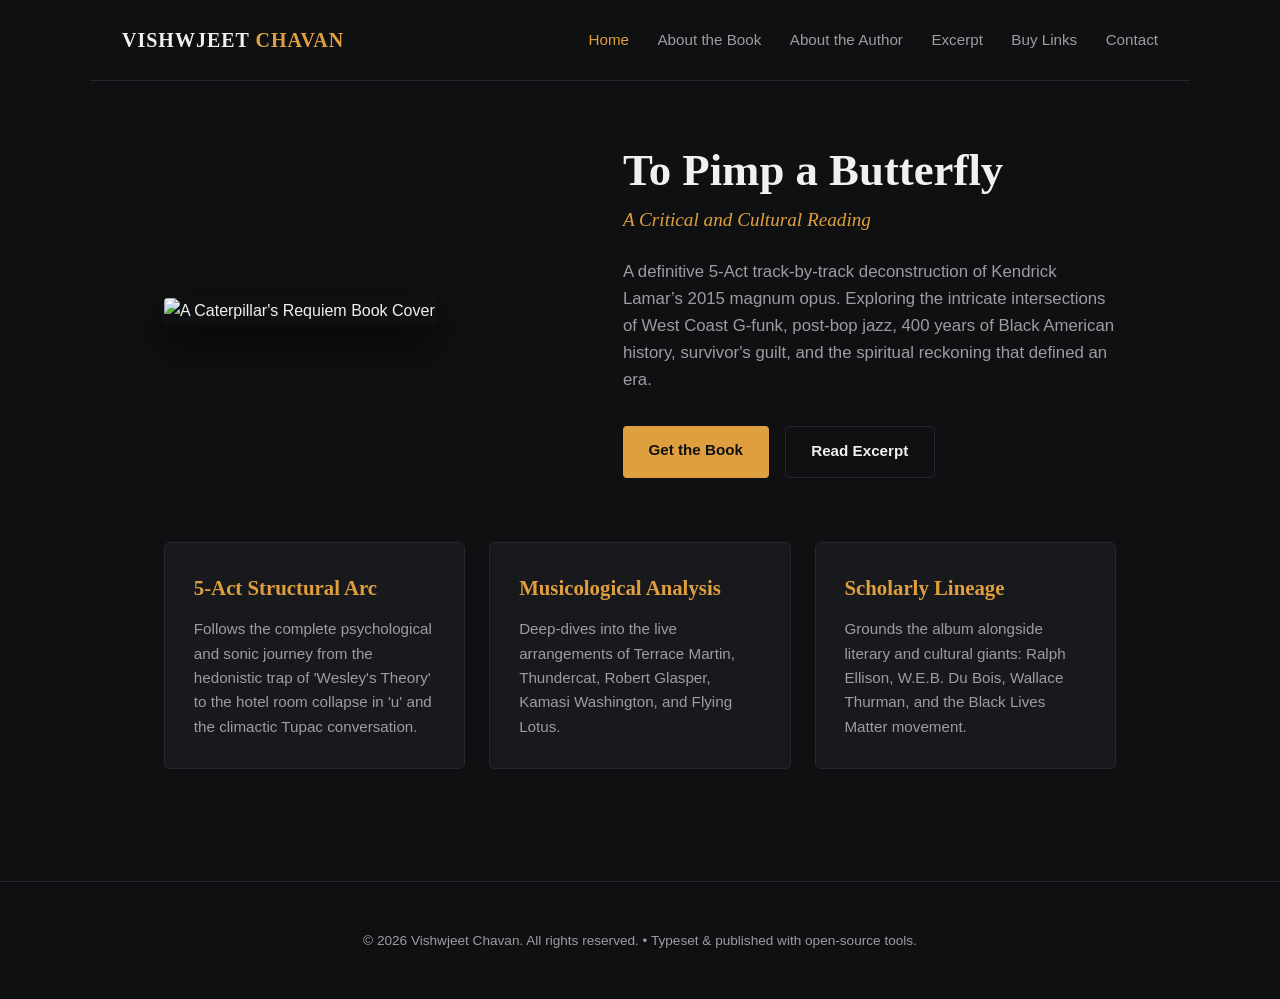
==== index.html @ edb5487e "Add files via upload" ====
<!DOCTYPE html>
<html lang="en">
<head>
  <meta charset="UTF-8">
  <meta name="viewport" content="width=device-width, initial-scale=1.0">
  <title>To Pimp a Butterfly: A Critical and Cultural Reading | Vishwjeet Chavan</title>
  <meta name="description" content="A Critical and Cultural Reading of Kendrick Lamar's To Pimp a Butterfly by Vishwjeet Chavan.">
  <meta property="og:title" content="To Pimp a Butterfly: A Critical and Cultural Reading">
  <meta property="og:description" content="A Critical and Cultural Reading of Kendrick Lamar's To Pimp a Butterfly.">
  <meta property="og:image" content="images/og-image.png">
  <meta property="og:type" content="book">
  <link rel="stylesheet" href="style.css">
</head>
<body>

  <nav>
    <a href="index.html" class="logo">VISHWJEET <span>CHAVAN</span></a>
    <div class="nav-links">
      <a href="index.html" class="active">Home</a>
      <a href="about-book.html" class="">About the Book</a>
      <a href="about-author.html" class="">About the Author</a>
      <a href="excerpt.html" class="">Excerpt</a>
      <a href="buy.html" class="">Buy Links</a>
      <a href="contact.html" class="">Contact</a>
    </div>
  </nav>

  <main class="container">
    <div class="hero">
      <div class="book-mockup">
        <img src="images/book-cover.png" alt="A Caterpillar's Requiem Book Cover">
      </div>
      <div class="hero-content">
        <h1>To Pimp a Butterfly</h1>
        <div class="subtitle">A Critical and Cultural Reading</div>
        <p>A definitive 5-Act track-by-track deconstruction of Kendrick Lamar’s 2015 magnum opus. Exploring the intricate intersections of West Coast G-funk, post-bop jazz, 400 years of Black American history, survivor's guilt, and the spiritual reckoning that defined an era.</p>
        <div class="btn-group">
          <a href="buy.html" class="btn btn-primary">Get the Book</a>
          <a href="excerpt.html" class="btn btn-secondary">Read Excerpt</a>
        </div>
      </div>
    </div>

    <section class="feature-grid">
      <div class="card">
        <h3>5-Act Structural Arc</h3>
        <p>Follows the complete psychological and sonic journey from the hedonistic trap of 'Wesley's Theory' to the hotel room collapse in 'u' and the climactic Tupac conversation.</p>
      </div>
      <div class="card">
        <h3>Musicological Analysis</h3>
        <p>Deep-dives into the live arrangements of Terrace Martin, Thundercat, Robert Glasper, Kamasi Washington, and Flying Lotus.</p>
      </div>
      <div class="card">
        <h3>Scholarly Lineage</h3>
        <p>Grounds the album alongside literary and cultural giants: Ralph Ellison, W.E.B. Du Bois, Wallace Thurman, and the Black Lives Matter movement.</p>
      </div>
    </section>
  </main>

  <footer>
    <p>© 2026 Vishwjeet Chavan. All rights reserved. • Typeset & published with open-source tools.</p>
  </footer>
</body>
</html>
---- style.css ----
:root {
  --bg-dark: #0f1012;
  --bg-card: #18191c;
  --text-main: #f0f0f2;
  --text-muted: #9c9da1;
  --accent: #e09f3e;
  --accent-hover: #f4a261;
  --border: #27282d;
  --font-serif: 'Georgia', serif;
  --font-sans: -apple-system, BlinkMacSystemFont, "Segoe UI", Roboto, Helvetica, Arial, sans-serif;
}

* { box-sizing: border-box; margin: 0; padding: 0; }
body {
  background-color: var(--bg-dark);
  color: var(--text-main);
  font-family: var(--font-sans);
  line-height: 1.6;
  -webkit-font-smoothing: antialiased;
}

nav {
  display: flex;
  justify-content: space-between;
  align-items: center;
  padding: 1.5rem 2rem;
  max-width: 1100px;
  margin: 0 auto;
  border-bottom: 1px solid var(--border);
}

.logo {
  font-family: var(--font-serif);
  font-size: 1.25rem;
  font-weight: bold;
  letter-spacing: 0.05em;
  color: var(--text-main);
  text-decoration: none;
}
.logo span { color: var(--accent); }

.nav-links a {
  color: var(--text-muted);
  text-decoration: none;
  margin-left: 1.5rem;
  font-size: 0.95rem;
  transition: color 0.2s;
}
.nav-links a:hover, .nav-links a.active {
  color: var(--accent);
}

.container {
  max-width: 1000px;
  margin: 0 auto;
  padding: 3rem 1.5rem;
}

.hero {
  display: grid;
  grid-template-columns: 1fr 1.2fr;
  gap: 3rem;
  align-items: center;
  margin-top: 1rem;
}

.book-mockup img {
  width: 100%;
  max-width: 380px;
  border-radius: 4px;
  box-shadow: 0 20px 40px rgba(0,0,0,0.7), 0 0 1px rgba(255,255,255,0.2);
}

.hero-content h1 {
  font-family: var(--font-serif);
  font-size: 2.8rem;
  line-height: 1.15;
  margin-bottom: 0.5rem;
}
.hero-content .subtitle {
  font-size: 1.2rem;
  color: var(--accent);
  margin-bottom: 1.5rem;
  font-family: var(--font-serif);
  font-style: italic;
}
.hero-content p {
  color: var(--text-muted);
  font-size: 1.05rem;
  margin-bottom: 2rem;
}

.btn-group {
  display: flex;
  gap: 1rem;
}

.btn {
  display: inline-block;
  padding: 0.8rem 1.6rem;
  border-radius: 4px;
  text-decoration: none;
  font-weight: 600;
  font-size: 0.95rem;
  transition: all 0.2s ease;
}
.btn-primary {
  background-color: var(--accent);
  color: #111;
}
.btn-primary:hover {
  background-color: var(--accent-hover);
}
.btn-secondary {
  border: 1px solid var(--border);
  color: var(--text-main);
}
.btn-secondary:hover {
  background-color: var(--bg-card);
}

.feature-grid {
  display: grid;
  grid-template-columns: repeat(auto-fit, minmax(280px, 1fr));
  gap: 1.5rem;
  margin-top: 4rem;
}

.card {
  background-color: var(--bg-card);
  border: 1px solid var(--border);
  border-radius: 6px;
  padding: 1.8rem;
}
.card h3 {
  font-family: var(--font-serif);
  font-size: 1.3rem;
  margin-bottom: 0.8rem;
  color: var(--accent);
}
.card p {
  color: var(--text-muted);
  font-size: 0.95rem;
}

footer {
  text-align: center;
  padding: 3rem 1.5rem;
  border-top: 1px solid var(--border);
  color: var(--text-muted);
  font-size: 0.85rem;
  margin-top: 4rem;
}

@media (max-width: 768px) {
  .hero { grid-template-columns: 1fr; text-align: center; }
  .book-mockup img { margin: 0 auto; }
  .btn-group { justify-content: center; }
}
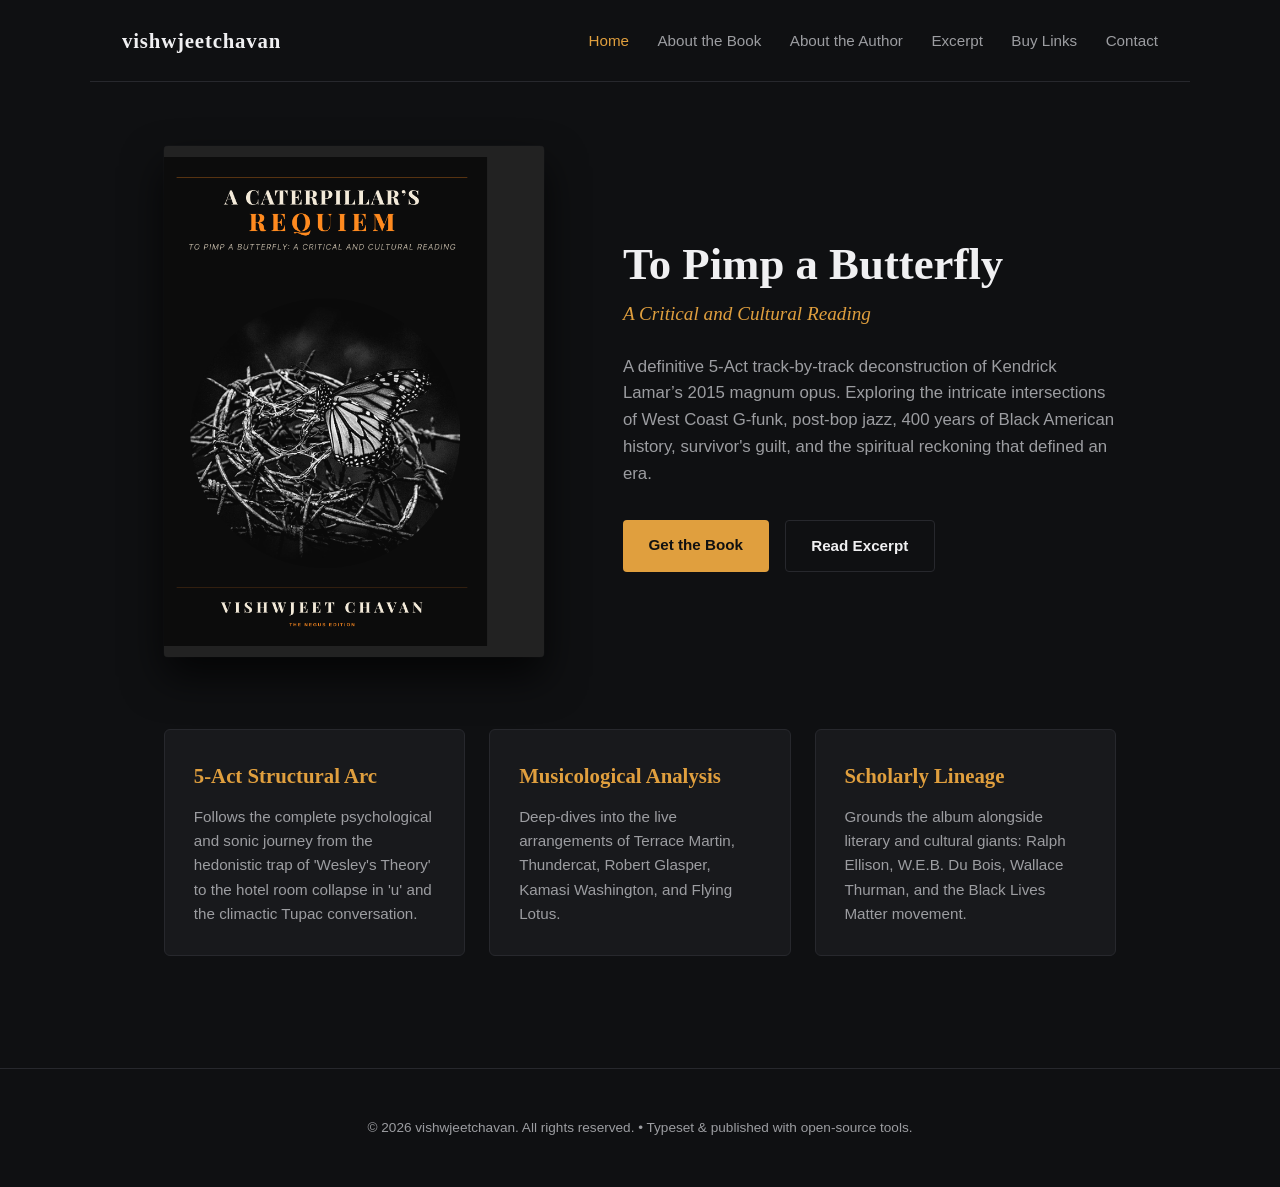
==== commit a870717f: "Update site to vishwjeetchavan, clean root structure, update contact email to vishwjeetchavan3@gmail" ====
--- a/index.html
+++ b/index.html
@@ -3,18 +3,19 @@
 <head>
   <meta charset="UTF-8">
   <meta name="viewport" content="width=device-width, initial-scale=1.0">
-  <title>To Pimp a Butterfly: A Critical and Cultural Reading | Vishwjeet Chavan</title>
+  <title>To Pimp a Butterfly: A Critical and Cultural Reading | vishwjeetchavan</title>
   <meta name="description" content="A Critical and Cultural Reading of Kendrick Lamar's To Pimp a Butterfly by Vishwjeet Chavan.">
   <meta property="og:title" content="To Pimp a Butterfly: A Critical and Cultural Reading">
   <meta property="og:description" content="A Critical and Cultural Reading of Kendrick Lamar's To Pimp a Butterfly.">
   <meta property="og:image" content="images/og-image.png">
   <meta property="og:type" content="book">
+  <link rel="icon" type="image/x-icon" href="favicon.ico">
   <link rel="stylesheet" href="style.css">
 </head>
 <body>
 
   <nav>
-    <a href="index.html" class="logo">VISHWJEET <span>CHAVAN</span></a>
+    <a href="index.html" class="logo">vishwjeetchavan</a>
     <div class="nav-links">
       <a href="index.html" class="active">Home</a>
       <a href="about-book.html" class="">About the Book</a>
@@ -58,7 +59,7 @@
   </main>
 
   <footer>
-    <p>© 2026 Vishwjeet Chavan. All rights reserved. • Typeset & published with open-source tools.</p>
+    <p>© 2026 vishwjeetchavan. All rights reserved. • Typeset & published with open-source tools.</p>
   </footer>
 </body>
 </html>
--- a/style.css
+++ b/style.css
@@ -32,11 +32,12 @@
 
 .logo {
   font-family: var(--font-serif);
-  font-size: 1.25rem;
+  font-size: 1.3rem;
   font-weight: bold;
-  letter-spacing: 0.05em;
+  letter-spacing: 0.04em;
   color: var(--text-main);
   text-decoration: none;
+  text-transform: lowercase;
 }
 .logo span { color: var(--accent); }
 
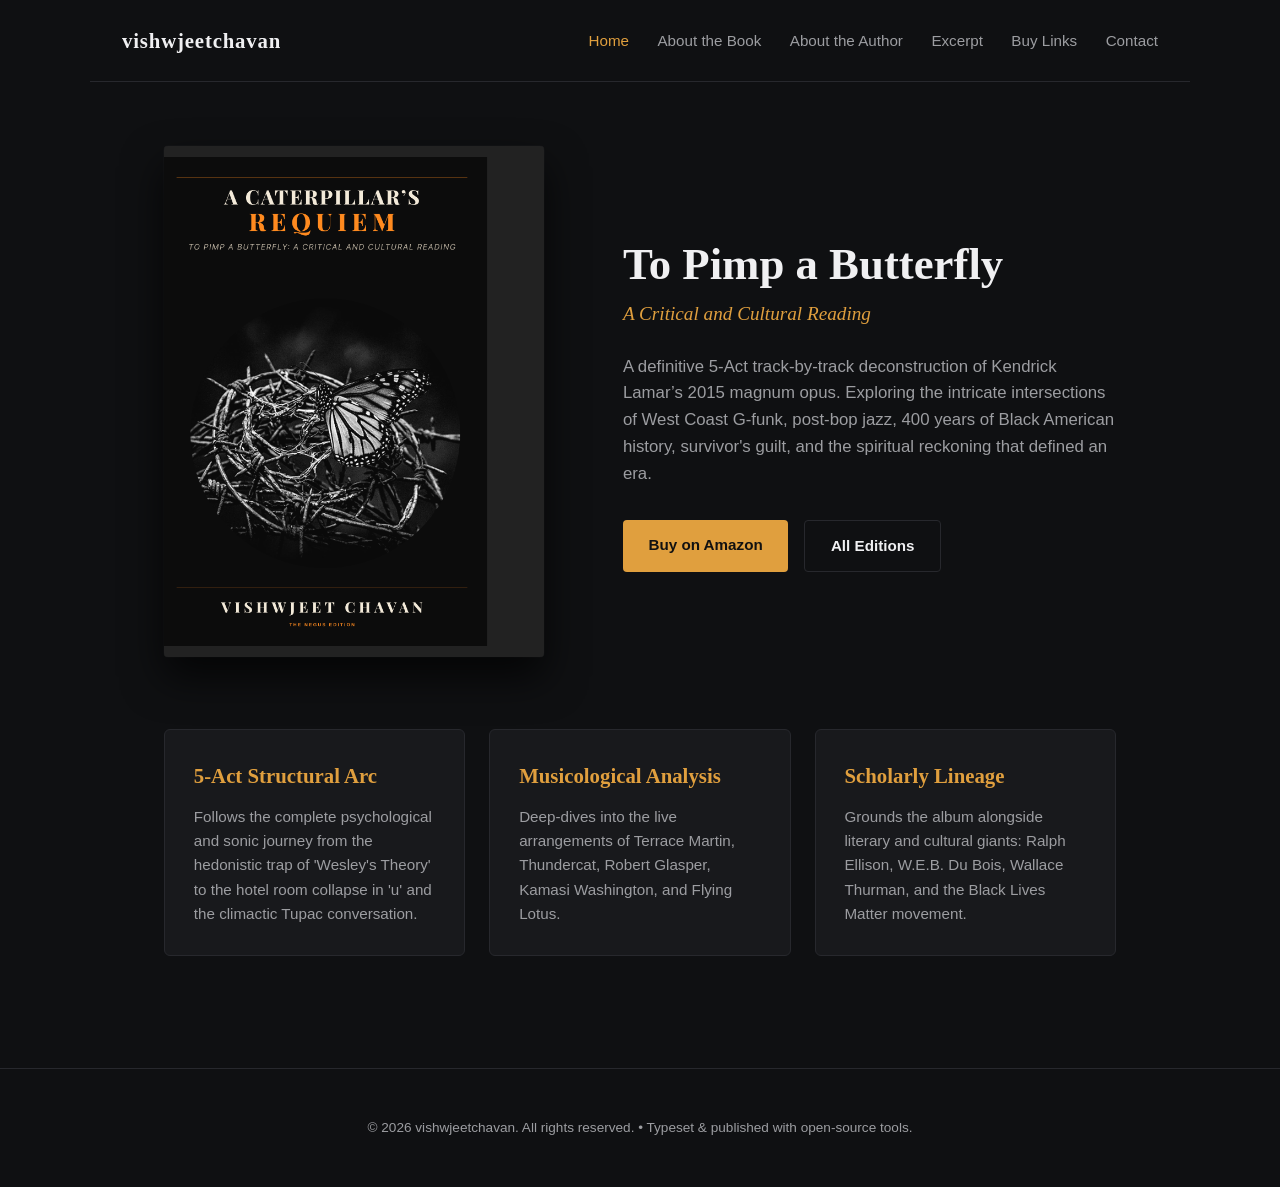
==== commit 93807c0f: "Add official Amazon Kindle link https://www.amazon.com/dp/B0HPCM43QC" ====
--- a/index.html
+++ b/index.html
@@ -36,8 +36,8 @@
         <div class="subtitle">A Critical and Cultural Reading</div>
         <p>A definitive 5-Act track-by-track deconstruction of Kendrick Lamar’s 2015 magnum opus. Exploring the intricate intersections of West Coast G-funk, post-bop jazz, 400 years of Black American history, survivor's guilt, and the spiritual reckoning that defined an era.</p>
         <div class="btn-group">
-          <a href="buy.html" class="btn btn-primary">Get the Book</a>
-          <a href="excerpt.html" class="btn btn-secondary">Read Excerpt</a>
+          <a href="https://www.amazon.com/dp/B0HPCM43QC" target="_blank" rel="noopener noreferrer" class="btn btn-primary">Buy on Amazon</a>
+          <a href="buy.html" class="btn btn-secondary">All Editions</a>
         </div>
       </div>
     </div>
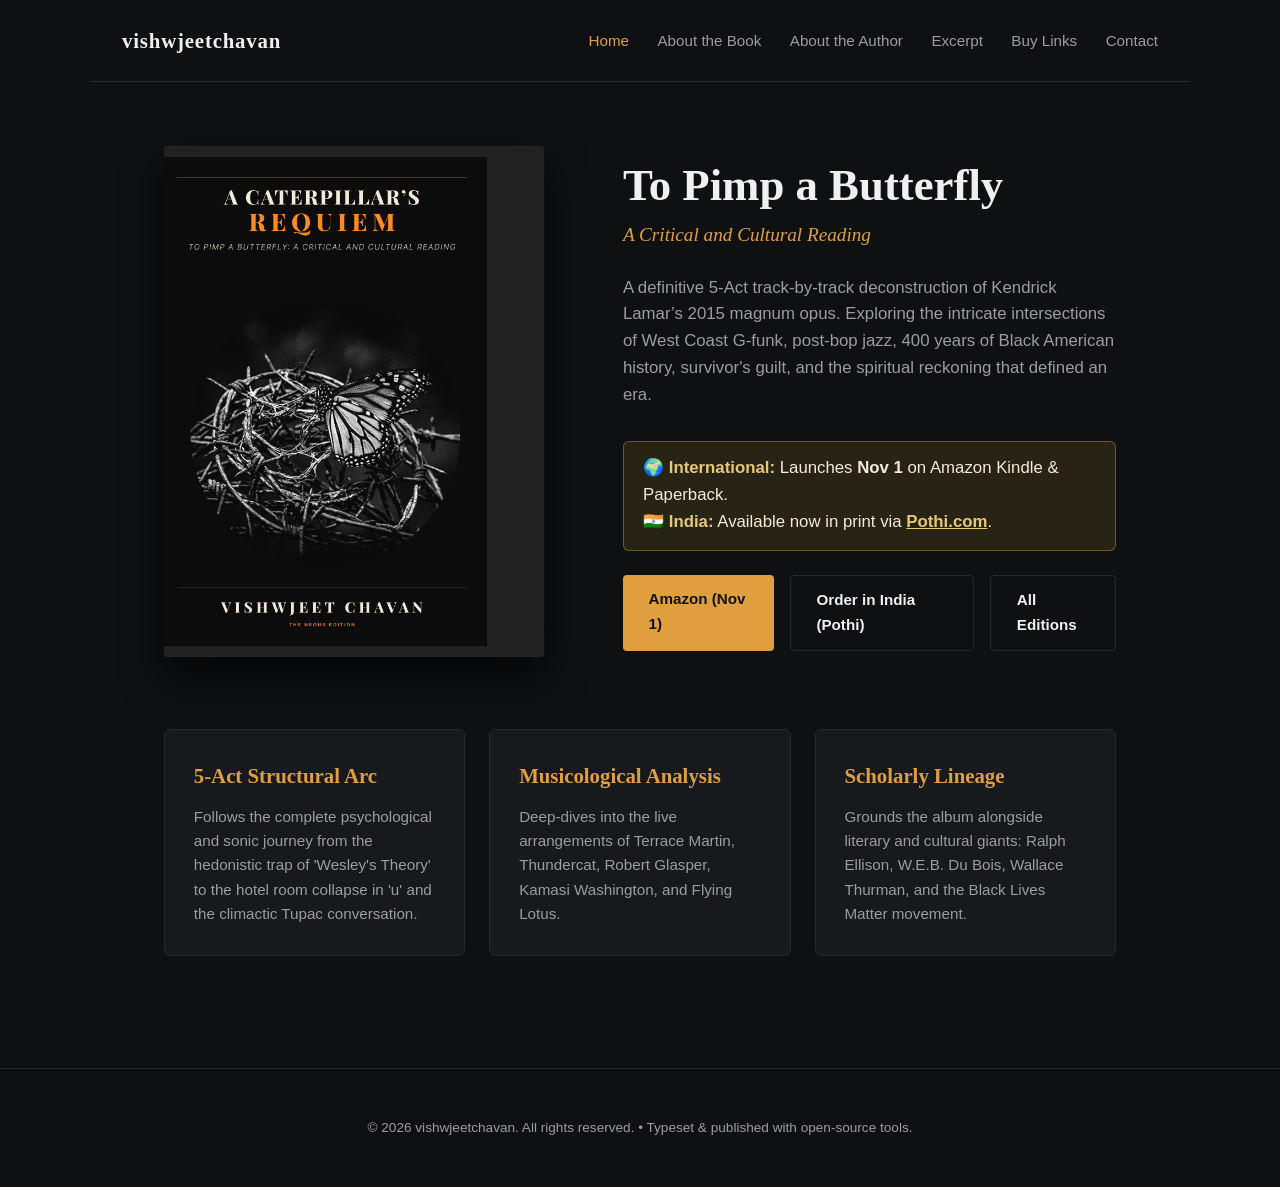
==== commit 7ec89945: "Update launch schedule: Amazon international on Nov 1, Pothi for India" ====
--- a/index.html
+++ b/index.html
@@ -35,8 +35,13 @@
         <h1>To Pimp a Butterfly</h1>
         <div class="subtitle">A Critical and Cultural Reading</div>
         <p>A definitive 5-Act track-by-track deconstruction of Kendrick Lamar’s 2015 magnum opus. Exploring the intricate intersections of West Coast G-funk, post-bop jazz, 400 years of Black American history, survivor's guilt, and the spiritual reckoning that defined an era.</p>
+        <div class="launch-notice" style="background: rgba(212, 175, 55, 0.12); border: 1px solid rgba(212, 175, 55, 0.4); padding: 0.85rem 1.2rem; border-radius: 6px; margin-bottom: 1.5rem; font-size: 0.95rem;">
+          <p style="margin: 0; color: #f4ecd8;"><strong style="color: #e6c875;">🌍 International:</strong> Launches <strong>Nov 1</strong> on Amazon Kindle & Paperback.<br>
+          <strong style="color: #e6c875;">🇮🇳 India:</strong> Available now in print via <strong><a href="https://pothi.com" target="_blank" rel="noopener noreferrer" style="color: #e6c875; text-decoration: underline;">Pothi.com</a></strong>.</p>
+        </div>
         <div class="btn-group">
-          <a href="https://www.amazon.com/dp/B0HPCM43QC" target="_blank" rel="noopener noreferrer" class="btn btn-primary">Buy on Amazon</a>
+          <a href="https://www.amazon.com/dp/B0HPCM43QC" target="_blank" rel="noopener noreferrer" class="btn btn-primary">Amazon (Nov 1)</a>
+          <a href="https://pothi.com" target="_blank" rel="noopener noreferrer" class="btn btn-secondary">Order in India (Pothi)</a>
           <a href="buy.html" class="btn btn-secondary">All Editions</a>
         </div>
       </div>
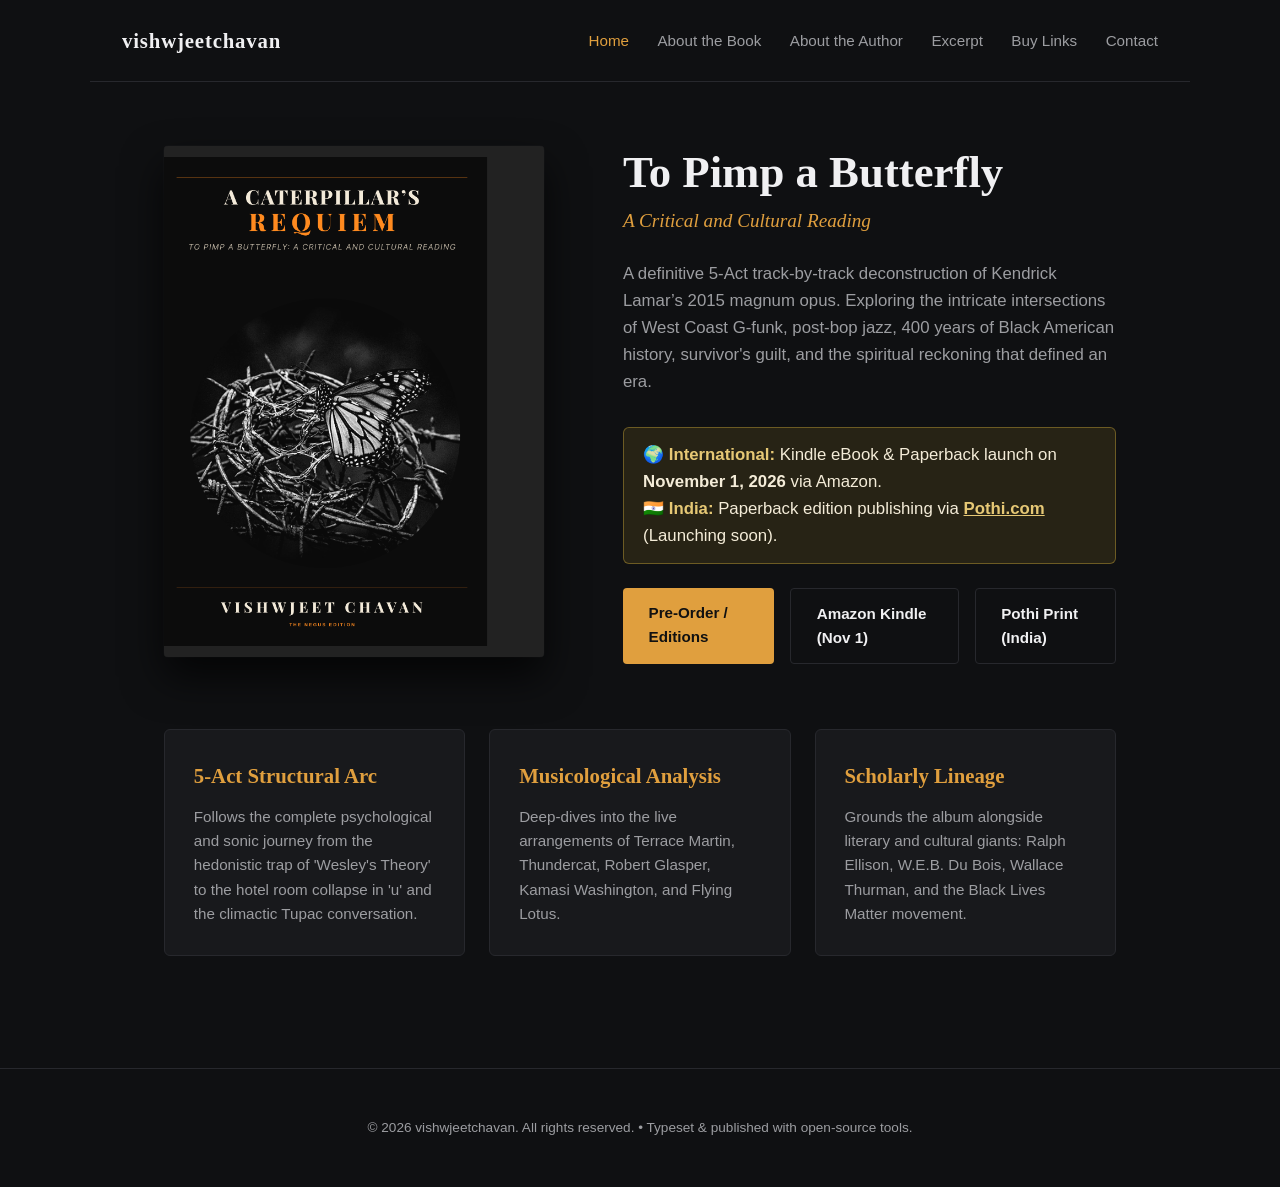
==== commit e403be21: "Separate Kindle & Paperback, set to upcoming launch with exact Pothi store URL" ====
--- a/index.html
+++ b/index.html
@@ -36,13 +36,13 @@
         <div class="subtitle">A Critical and Cultural Reading</div>
         <p>A definitive 5-Act track-by-track deconstruction of Kendrick Lamar’s 2015 magnum opus. Exploring the intricate intersections of West Coast G-funk, post-bop jazz, 400 years of Black American history, survivor's guilt, and the spiritual reckoning that defined an era.</p>
         <div class="launch-notice" style="background: rgba(212, 175, 55, 0.12); border: 1px solid rgba(212, 175, 55, 0.4); padding: 0.85rem 1.2rem; border-radius: 6px; margin-bottom: 1.5rem; font-size: 0.95rem;">
-          <p style="margin: 0; color: #f4ecd8;"><strong style="color: #e6c875;">🌍 International:</strong> Launches <strong>Nov 1</strong> on Amazon Kindle & Paperback.<br>
-          <strong style="color: #e6c875;">🇮🇳 India:</strong> Available now in print via <strong><a href="https://pothi.com" target="_blank" rel="noopener noreferrer" style="color: #e6c875; text-decoration: underline;">Pothi.com</a></strong>.</p>
+          <p style="margin: 0; color: #f4ecd8;"><strong style="color: #e6c875;">🌍 International:</strong> Kindle eBook & Paperback launch on <strong>November 1, 2026</strong> via Amazon.<br>
+          <strong style="color: #e6c875;">🇮🇳 India:</strong> Paperback edition publishing via <strong><a href="https://store.pothi.com/book/vishwjeet-chavan-a-caterpillars-requiem-to-pimp-a-butterfly/" target="_blank" rel="noopener noreferrer" style="color: #e6c875; text-decoration: underline;">Pothi.com</a></strong> (Launching soon).</p>
         </div>
         <div class="btn-group">
-          <a href="https://www.amazon.com/dp/B0HPCM43QC" target="_blank" rel="noopener noreferrer" class="btn btn-primary">Amazon (Nov 1)</a>
-          <a href="https://pothi.com" target="_blank" rel="noopener noreferrer" class="btn btn-secondary">Order in India (Pothi)</a>
-          <a href="buy.html" class="btn btn-secondary">All Editions</a>
+          <a href="buy.html" class="btn btn-primary">Pre-Order / Editions</a>
+          <a href="https://www.amazon.com/dp/B0HPCM43QC" target="_blank" rel="noopener noreferrer" class="btn btn-secondary">Amazon Kindle (Nov 1)</a>
+          <a href="https://store.pothi.com/book/vishwjeet-chavan-a-caterpillars-requiem-to-pimp-a-butterfly/" target="_blank" rel="noopener noreferrer" class="btn btn-secondary">Pothi Print (India)</a>
         </div>
       </div>
     </div>
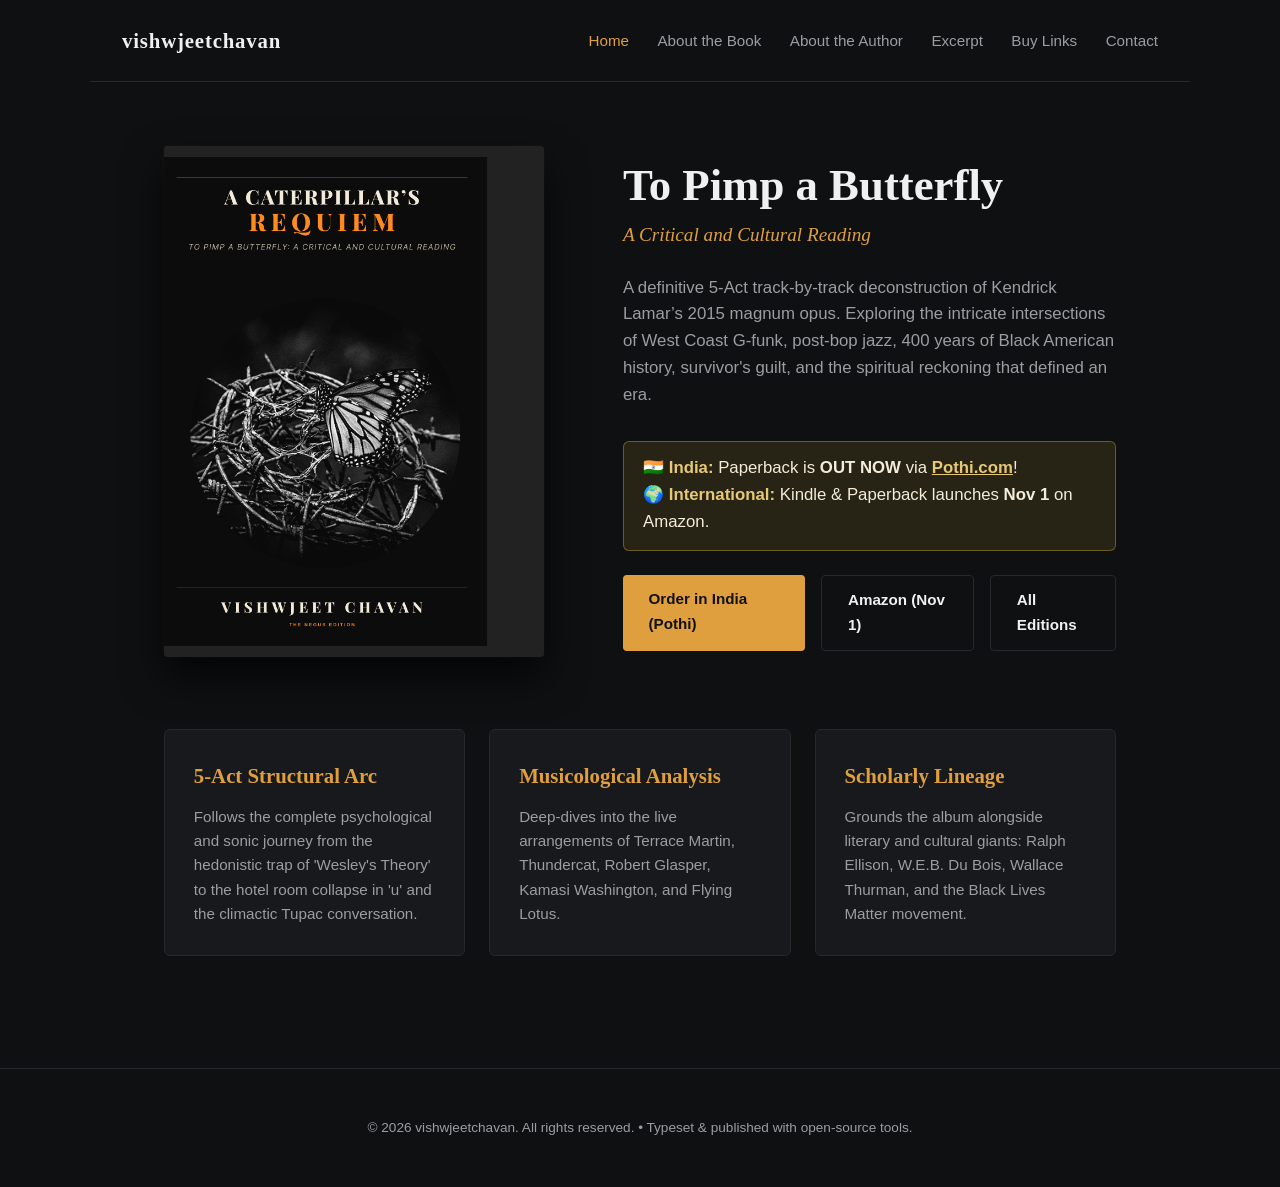
==== commit 742d6a9f: "Update Pothi to Available Now in India with direct store link" ====
--- a/index.html
+++ b/index.html
@@ -36,13 +36,13 @@
         <div class="subtitle">A Critical and Cultural Reading</div>
         <p>A definitive 5-Act track-by-track deconstruction of Kendrick Lamar’s 2015 magnum opus. Exploring the intricate intersections of West Coast G-funk, post-bop jazz, 400 years of Black American history, survivor's guilt, and the spiritual reckoning that defined an era.</p>
         <div class="launch-notice" style="background: rgba(212, 175, 55, 0.12); border: 1px solid rgba(212, 175, 55, 0.4); padding: 0.85rem 1.2rem; border-radius: 6px; margin-bottom: 1.5rem; font-size: 0.95rem;">
-          <p style="margin: 0; color: #f4ecd8;"><strong style="color: #e6c875;">🌍 International:</strong> Kindle eBook & Paperback launch on <strong>November 1, 2026</strong> via Amazon.<br>
-          <strong style="color: #e6c875;">🇮🇳 India:</strong> Paperback edition publishing via <strong><a href="https://store.pothi.com/book/vishwjeet-chavan-a-caterpillars-requiem-to-pimp-a-butterfly/" target="_blank" rel="noopener noreferrer" style="color: #e6c875; text-decoration: underline;">Pothi.com</a></strong> (Launching soon).</p>
+          <p style="margin: 0; color: #f4ecd8;"><strong style="color: #e6c875;">🇮🇳 India:</strong> Paperback is <strong>OUT NOW</strong> via <strong><a href="https://store.pothi.com/book/vishwjeet-chavan-a-caterpillars-requiem-to-pimp-a-butterfly/" target="_blank" rel="noopener noreferrer" style="color: #e6c875; text-decoration: underline;">Pothi.com</a></strong>!<br>
+          <strong style="color: #e6c875;">🌍 International:</strong> Kindle & Paperback launches <strong>Nov 1</strong> on Amazon.</p>
         </div>
         <div class="btn-group">
-          <a href="buy.html" class="btn btn-primary">Pre-Order / Editions</a>
-          <a href="https://www.amazon.com/dp/B0HPCM43QC" target="_blank" rel="noopener noreferrer" class="btn btn-secondary">Amazon Kindle (Nov 1)</a>
-          <a href="https://store.pothi.com/book/vishwjeet-chavan-a-caterpillars-requiem-to-pimp-a-butterfly/" target="_blank" rel="noopener noreferrer" class="btn btn-secondary">Pothi Print (India)</a>
+          <a href="https://store.pothi.com/book/vishwjeet-chavan-a-caterpillars-requiem-to-pimp-a-butterfly/" target="_blank" rel="noopener noreferrer" class="btn btn-primary">Order in India (Pothi)</a>
+          <a href="https://www.amazon.com/dp/B0HPCM43QC" target="_blank" rel="noopener noreferrer" class="btn btn-secondary">Amazon (Nov 1)</a>
+          <a href="buy.html" class="btn btn-secondary">All Editions</a>
         </div>
       </div>
     </div>
